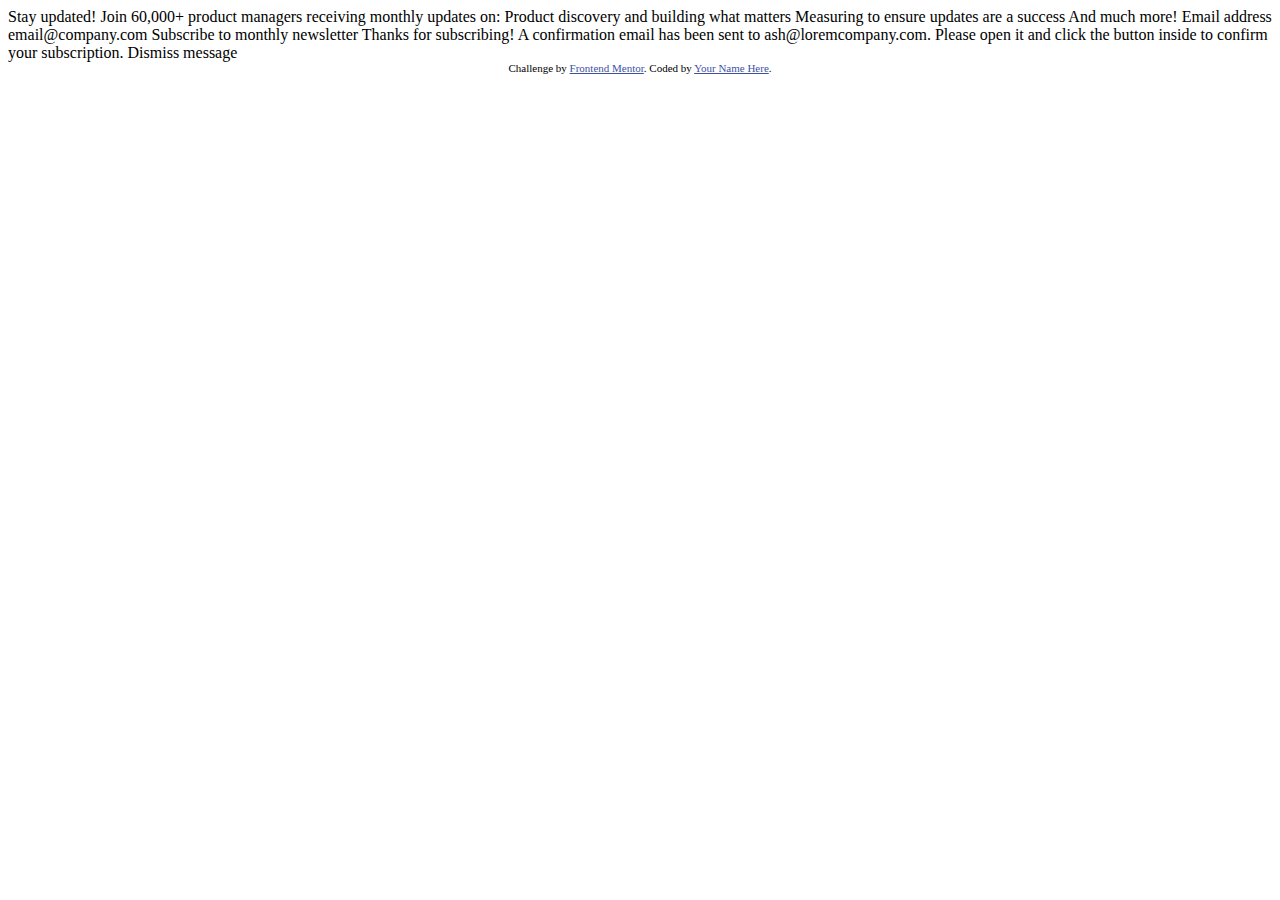
==== index.html @ 1c7e2a5b "Initial commit" ====
<!DOCTYPE html>
<html lang="en">
<head>
  <meta charset="UTF-8">
  <meta name="viewport" content="width=device-width, initial-scale=1.0"> <!-- displays site properly based on user's device -->

  <link rel="icon" type="image/png" sizes="32x32" href="./assets/images/favicon-32x32.png">
  
  <title>Frontend Mentor | Newsletter sign-up form with success message</title>

  <!-- Feel free to remove these styles or customise in your own stylesheet 👍 -->
  <style>
    .attribution { font-size: 11px; text-align: center; }
    .attribution a { color: hsl(228, 45%, 44%); }
  </style>
</head>
<body>

  <!-- Sign-up form start -->

  Stay updated!

  Join 60,000+ product managers receiving monthly updates on:

  Product discovery and building what matters
  Measuring to ensure updates are a success
  And much more!

  Email address
  email@company.com

  Subscribe to monthly newsletter

  <!-- Sign-up form end -->

  <!-- Success message start -->

  Thanks for subscribing!

  A confirmation email has been sent to ash@loremcompany.com. 
  Please open it and click the button inside to confirm your subscription.

  Dismiss message

  <!-- Success message end -->
  
  <div class="attribution">
    Challenge by <a href="https://www.frontendmentor.io?ref=challenge" target="_blank">Frontend Mentor</a>. 
    Coded by <a href="#">Your Name Here</a>.
  </div>
</body>
</html>
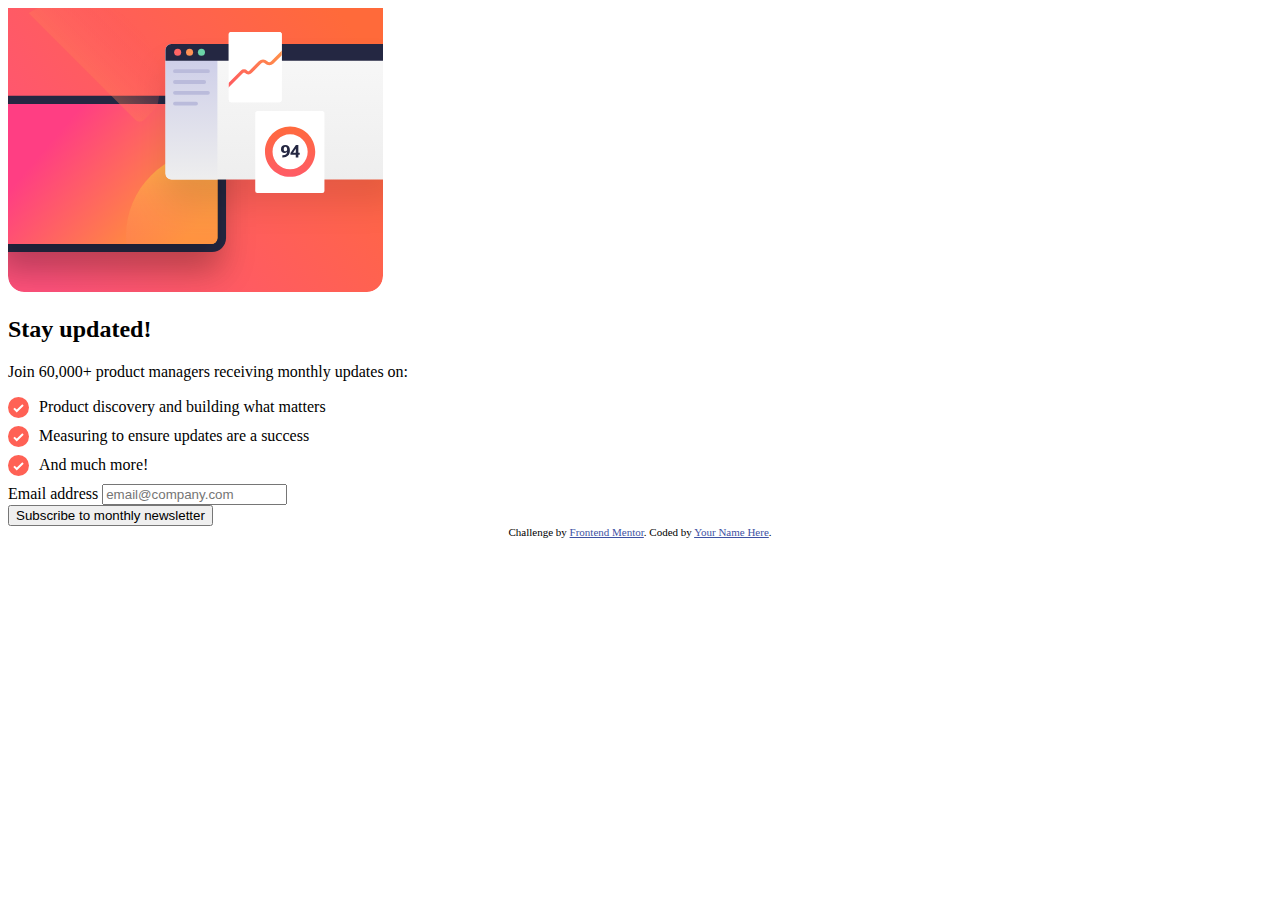
==== commit e7f3a9f1: "Adding script js, success js, success html and styling files" ====
--- a/index.html
+++ b/index.html
@@ -5,6 +5,7 @@
   <meta name="viewport" content="width=device-width, initial-scale=1.0"> <!-- displays site properly based on user's device -->
 
   <link rel="icon" type="image/png" sizes="32x32" href="./assets/images/favicon-32x32.png">
+  <link rel="stylesheet" href="./style.css">
   
   <title>Frontend Mentor | Newsletter sign-up form with success message</title>
 
@@ -18,35 +19,34 @@
 
   <!-- Sign-up form start -->
 
-  Stay updated!
-
-  Join 60,000+ product managers receiving monthly updates on:
-
-  Product discovery and building what matters
-  Measuring to ensure updates are a success
-  And much more!
-
-  Email address
-  email@company.com
-
-  Subscribe to monthly newsletter
-
-  <!-- Sign-up form end -->
-
-  <!-- Success message start -->
-
-  Thanks for subscribing!
-
-  A confirmation email has been sent to ash@loremcompany.com. 
-  Please open it and click the button inside to confirm your subscription.
-
-  Dismiss message
-
-  <!-- Success message end -->
+  <div class="container">
+    <div class="image-div">
+      <img src="./assets/images/illustration-sign-up-mobile.svg" alt="redish background with a tablet screen and desktop screen">
+    </div>
+    <div class="content">
+      <h2>Stay updated!</h2>
+      <p>Join 60,000+ product managers receiving monthly updates on:</p>
+      <div id="icon-list-container"></div>
+    </div>
+    <div class="form-container">
+      <form id="emailForm">
+        <div>
+          <label for="email">Email address</label>
+          <input id="email" name="email" type="email" placeholder="email@company.com"/>
+          <span aria-live="polite" id="email-error"></span>
+        </div>
+        <button >Subscribe to monthly newsletter</button>
+      </form>
+    </div>
+  
+    
+  </div>
   
   <div class="attribution">
     Challenge by <a href="https://www.frontendmentor.io?ref=challenge" target="_blank">Frontend Mentor</a>. 
     Coded by <a href="#">Your Name Here</a>.
   </div>
+
+  <script src="./script.js" defer></script>
 </body>
 </html>--- a/style.css
+++ b/style.css
@@ -0,0 +1,10 @@
+/* Mobile design */
+/* Flex box */
+
+/* Desktop design 
+flexbox for the body that will be part of the mobile side
+Then grid with two cols one for the picture the other for the copy and form
+flex box for the left grid.
+
+Success card will just use flexbox
+*/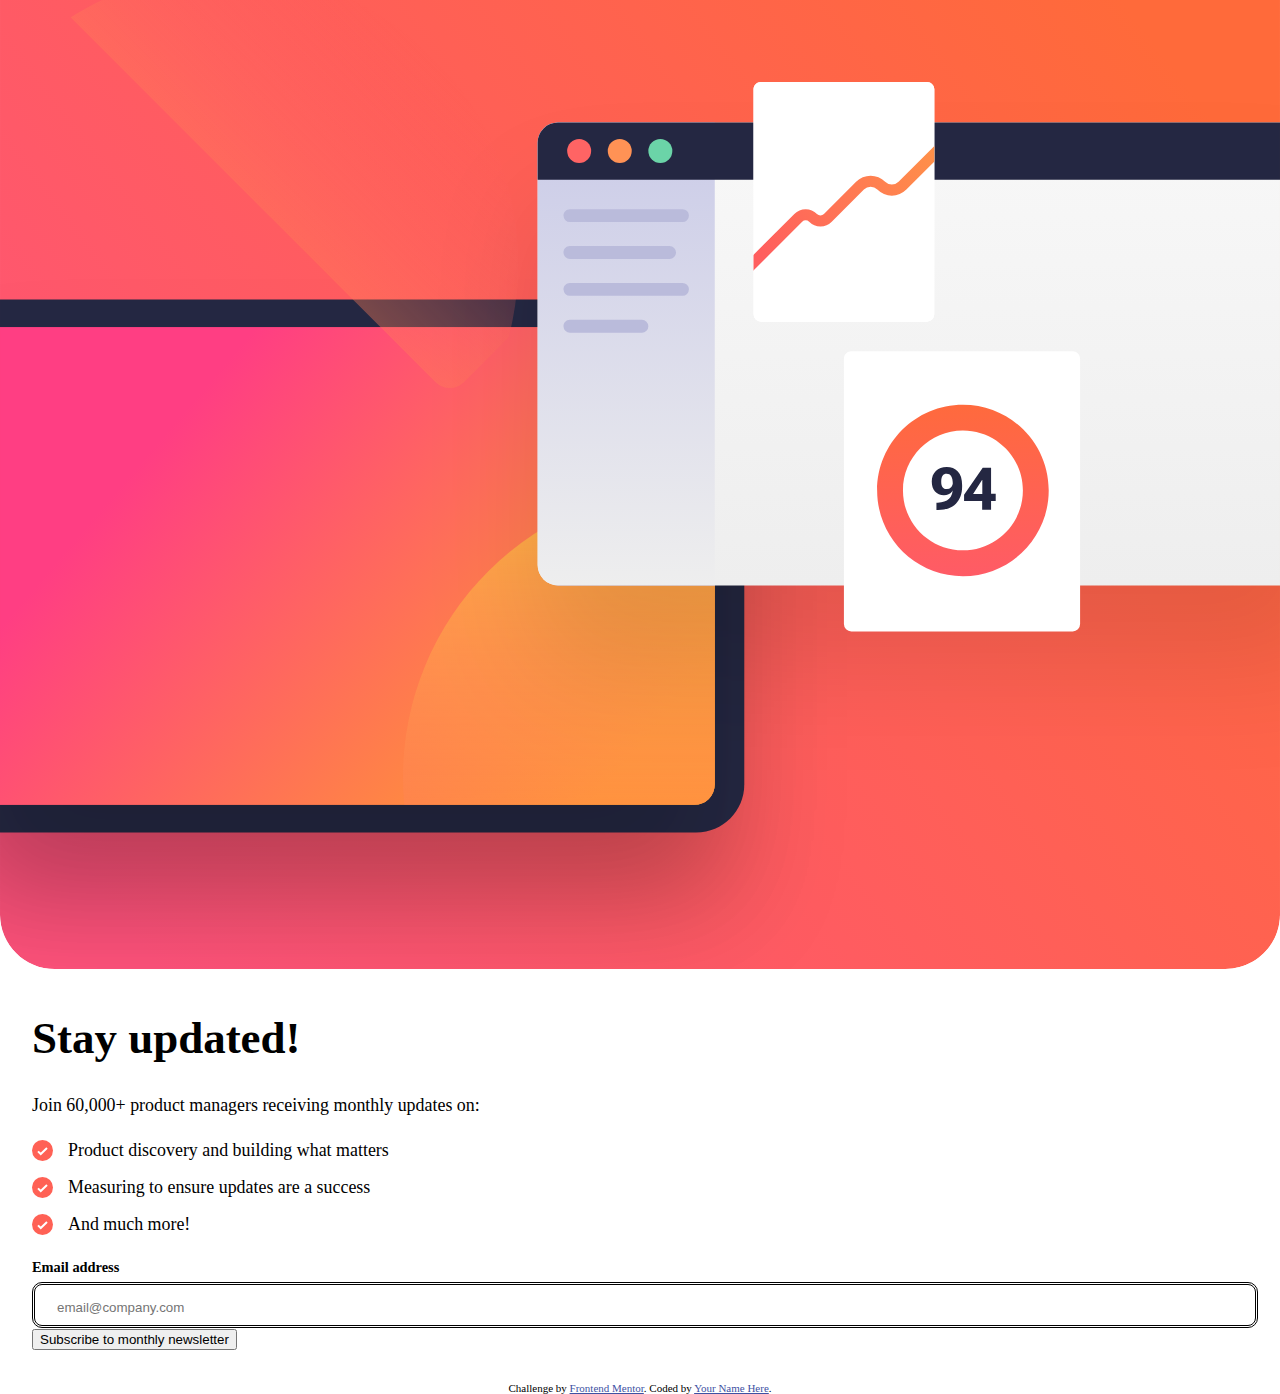
==== commit 3b4f27d8: "Adding styling to style css file and script js file. Updating the index.html" ====
--- a/index.html
+++ b/index.html
@@ -24,22 +24,20 @@
       <img src="./assets/images/illustration-sign-up-mobile.svg" alt="redish background with a tablet screen and desktop screen">
     </div>
     <div class="content">
-      <h2>Stay updated!</h2>
-      <p>Join 60,000+ product managers receiving monthly updates on:</p>
+      <h1>Stay updated!</h1>
+      <p class="copy">Join 60,000+ product managers receiving monthly updates on:</p>
       <div id="icon-list-container"></div>
     </div>
     <div class="form-container">
       <form id="emailForm">
         <div>
-          <label for="email">Email address</label>
-          <input id="email" name="email" type="email" placeholder="email@company.com"/>
+          <label class="form-label" for="email">Email address</label>
+          <input class="form-input" id="email" name="email" type="email" placeholder="email@company.com"/>
           <span aria-live="polite" id="email-error"></span>
         </div>
         <button >Subscribe to monthly newsletter</button>
       </form>
-    </div>
-  
-    
+    </div>  
   </div>
   
   <div class="attribution">
--- a/style.css
+++ b/style.css
@@ -7,4 +7,83 @@
 flex box for the left grid.
 
 Success card will just use flexbox
-*/+*/
+
+@import url('https://fonts.googleapis.com/css2?family=Roboto:ital,wght@0,100;0,300;0,400;0,500;0,700;0,900;1,100;1,300;1,400;1,500;1,700;1,900&display=swap');
+
+:root{
+    --tomato: hsl(4, 100%, 67%);
+    --darkSlateGrey: hsl(234, 29%, 20%);
+    --charcolaGrey: hsl(235, 18%, 26%);
+    --grey: hsl(231, 7%, 60%);
+    --white: hsl(0, 0%, 100%);
+}
+
+body {
+    font-size: 1.12rem;
+    min-height: 100vh;
+    margin: 0;
+    /* Font */
+    --roboto: "Roboto", sans-serif;
+}
+
+.container {
+    display: flex;
+    flex-direction: column;
+}
+
+.image-div{
+    width: 100%;
+    overflow: hidden;
+}
+
+img{
+    width: 100%;
+    height: 100%;
+    object-fit: cover;
+}
+
+.content {
+    padding: 0.5rem 2rem 0.5rem;
+}
+
+h1 {
+    font-weight: 700;
+    font-size: 2.81rem;
+}
+
+.copy {
+    font-weight: 400;
+    padding-bottom: 0.4rem;
+}
+
+.form-container {
+    padding: 0 2rem 2rem;
+    /* display: flex; */
+    margin: 0;
+}
+
+.form-label {
+    display: block;
+    font-size: 0.9rem;
+    font-weight: 700;
+    margin-bottom: 0.4rem;
+}
+
+.form-input {
+    width: 100%;
+    padding-block: 15px;
+    border-radius: 10px;
+    border: double;
+    padding-bottom: 0.6rem;
+}
+
+input::placeholder {
+    padding: 20px;
+}
+
+@media screen and (min-width: 1440px) {
+    body {
+        background-color: var(--darkSlateGrey);
+    }
+}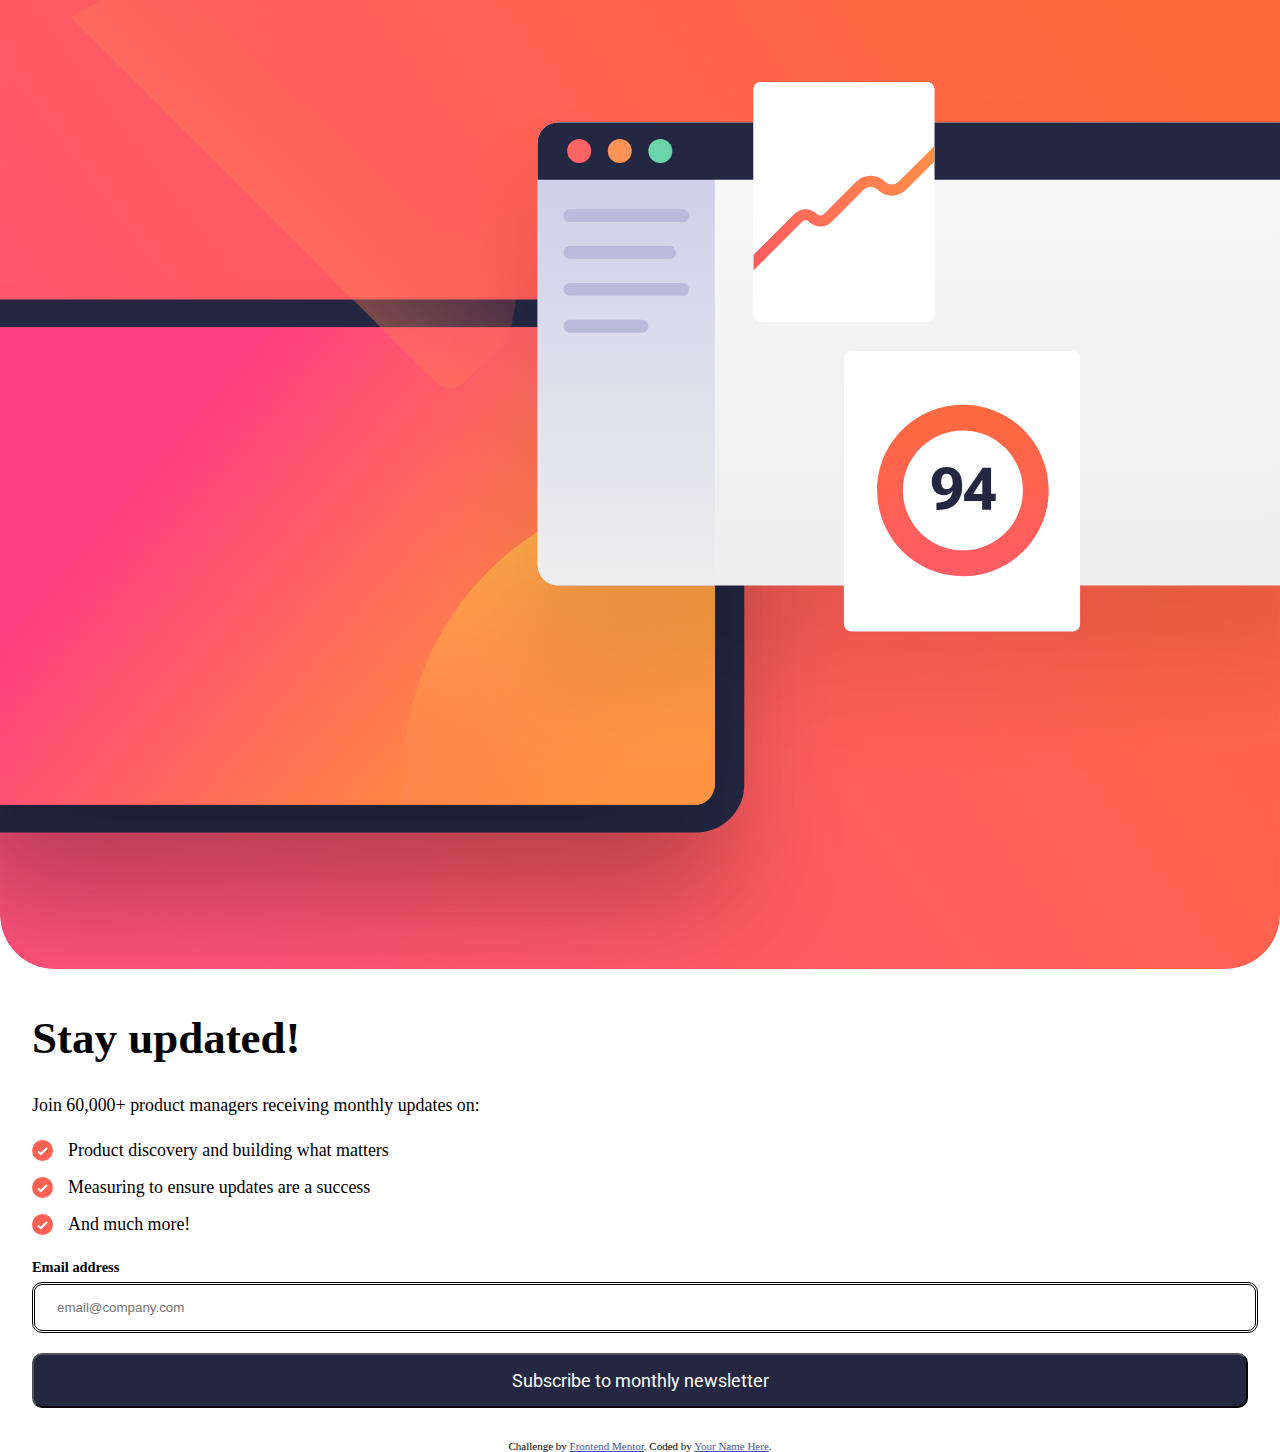
==== commit 91c8d603: "Updating success files to match styling and functionality" ====
--- a/index.html
+++ b/index.html
@@ -35,7 +35,7 @@
           <input class="form-input" id="email" name="email" type="email" placeholder="email@company.com"/>
           <span aria-live="polite" id="email-error"></span>
         </div>
-        <button >Subscribe to monthly newsletter</button>
+        <button class="subscribe-btn">Subscribe to monthly newsletter</button>
       </form>
     </div>  
   </div>
--- a/style.css
+++ b/style.css
@@ -61,6 +61,7 @@
     padding: 0 2rem 2rem;
     /* display: flex; */
     margin: 0;
+    position: relative;
 }
 
 .form-label {
@@ -75,11 +76,22 @@
     padding-block: 15px;
     border-radius: 10px;
     border: double;
-    padding-bottom: 0.6rem;
 }
 
 input::placeholder {
     padding: 20px;
+}
+
+
+.subscribe-btn {
+    background-color: var(--darkSlateGrey);
+    width: 100%;
+    margin-top: 20px;
+    border-radius: 10px;
+    color: var(--white);
+    font-family: var(--roboto);
+    font-size: 1.12rem;
+    padding-block: 15px;
 }
 
 @media screen and (min-width: 1440px) {
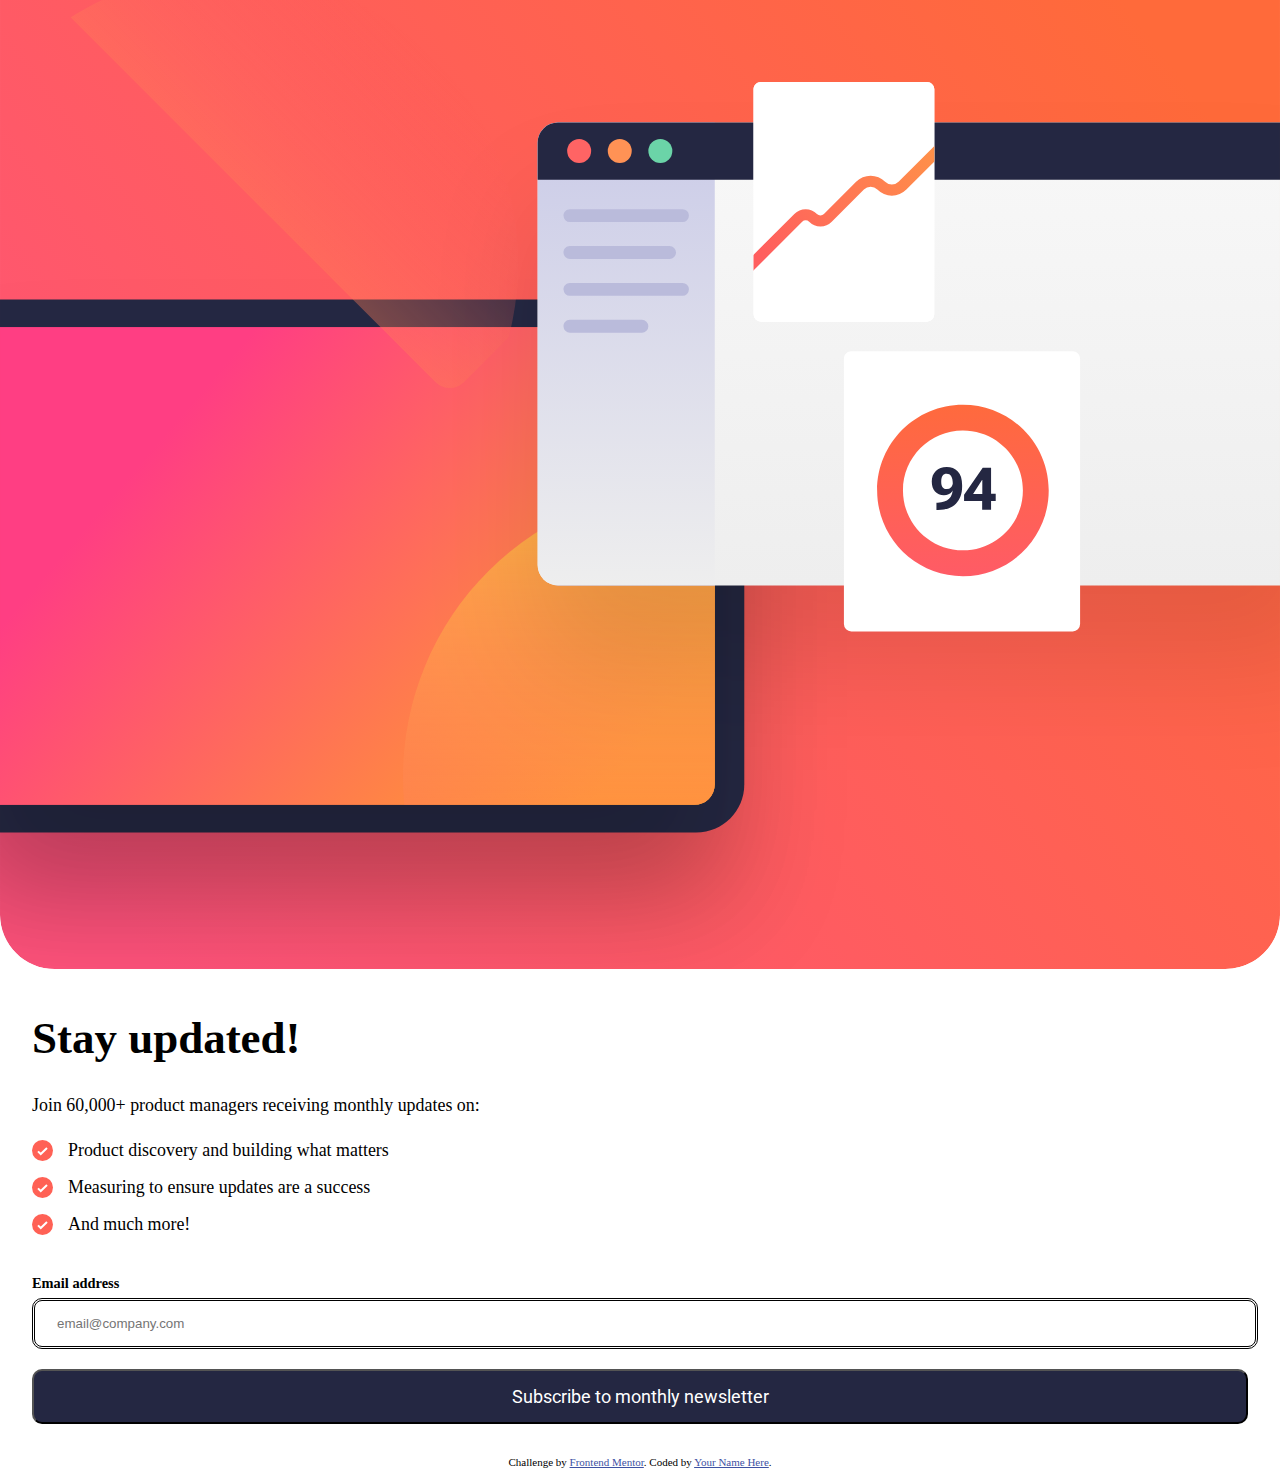
==== commit 85061cf1: "Refactoring index and adding more styling to styles css for the desktop" ====
--- a/index.html
+++ b/index.html
@@ -28,16 +28,16 @@
       <p class="copy">Join 60,000+ product managers receiving monthly updates on:</p>
       <div id="icon-list-container"></div>
     </div>
-    <div class="form-container">
-      <form id="emailForm">
-        <div>
-          <label class="form-label" for="email">Email address</label>
-          <input class="form-input" id="email" name="email" type="email" placeholder="email@company.com"/>
-          <span aria-live="polite" id="email-error"></span>
-        </div>
-        <button class="subscribe-btn">Subscribe to monthly newsletter</button>
-      </form>
-    </div>  
+     <div class="form-container">
+        <form id="emailForm">
+          <div>
+            <label class="form-label" for="email">Email address</label>
+            <input class="form-input" id="email" name="email" type="email" placeholder="email@company.com"/>
+            <span aria-live="polite" id="email-error"></span>
+          </div>
+          <button class="subscribe-btn">Subscribe to monthly newsletter</button>
+        </form>
+      </div> 
   </div>
   
   <div class="attribution">
--- a/style.css
+++ b/style.css
@@ -58,8 +58,7 @@
 }
 
 .form-container {
-    padding: 0 2rem 2rem;
-    /* display: flex; */
+    padding: 1rem 2rem 2rem;
     margin: 0;
     position: relative;
 }
@@ -97,5 +96,57 @@
 @media screen and (min-width: 1440px) {
     body {
         background-color: var(--darkSlateGrey);
+        display: flex;
+        align-items: center;
+        flex-direction: column;
+    }
+
+    .container{
+        display: grid;
+        grid-template-columns: 1fr 1fr;
+        gap: 20px;
+        row-gap: 0;
+        max-width: 1000px;
+        margin: auto;
+        padding: 20px;
+        border-radius: 10px;
+        background-color: var(--white);
+
+        /* Reversing the order of the cols */
+        grid-template-areas: 
+        "content image-div";
+    }
+
+    .image-div {
+        grid-area: image-div;
+        display: flex;
+        justify-content: center;
+        align-items: center;
+        height: 150%;
+    }
+    
+    .image-div img {
+        max-width: 100%;
+        border-radius: 10px;
+    }
+
+    .content {
+        grid-area: content;
+        background-color: var(--white);
+        display: flex;
+        flex-direction: column;
+        padding-top: 2rem;
+        /* justify-content: flex-start; */
+        /* height: 75%; */
+    }
+
+    h1 {
+        padding: 10px 0 0 0;
+        margin-bottom: 0;
+    }
+
+    .form-container {
+        background-color: var(--white);
+        padding: 0 2rem 3rem;
     }
 }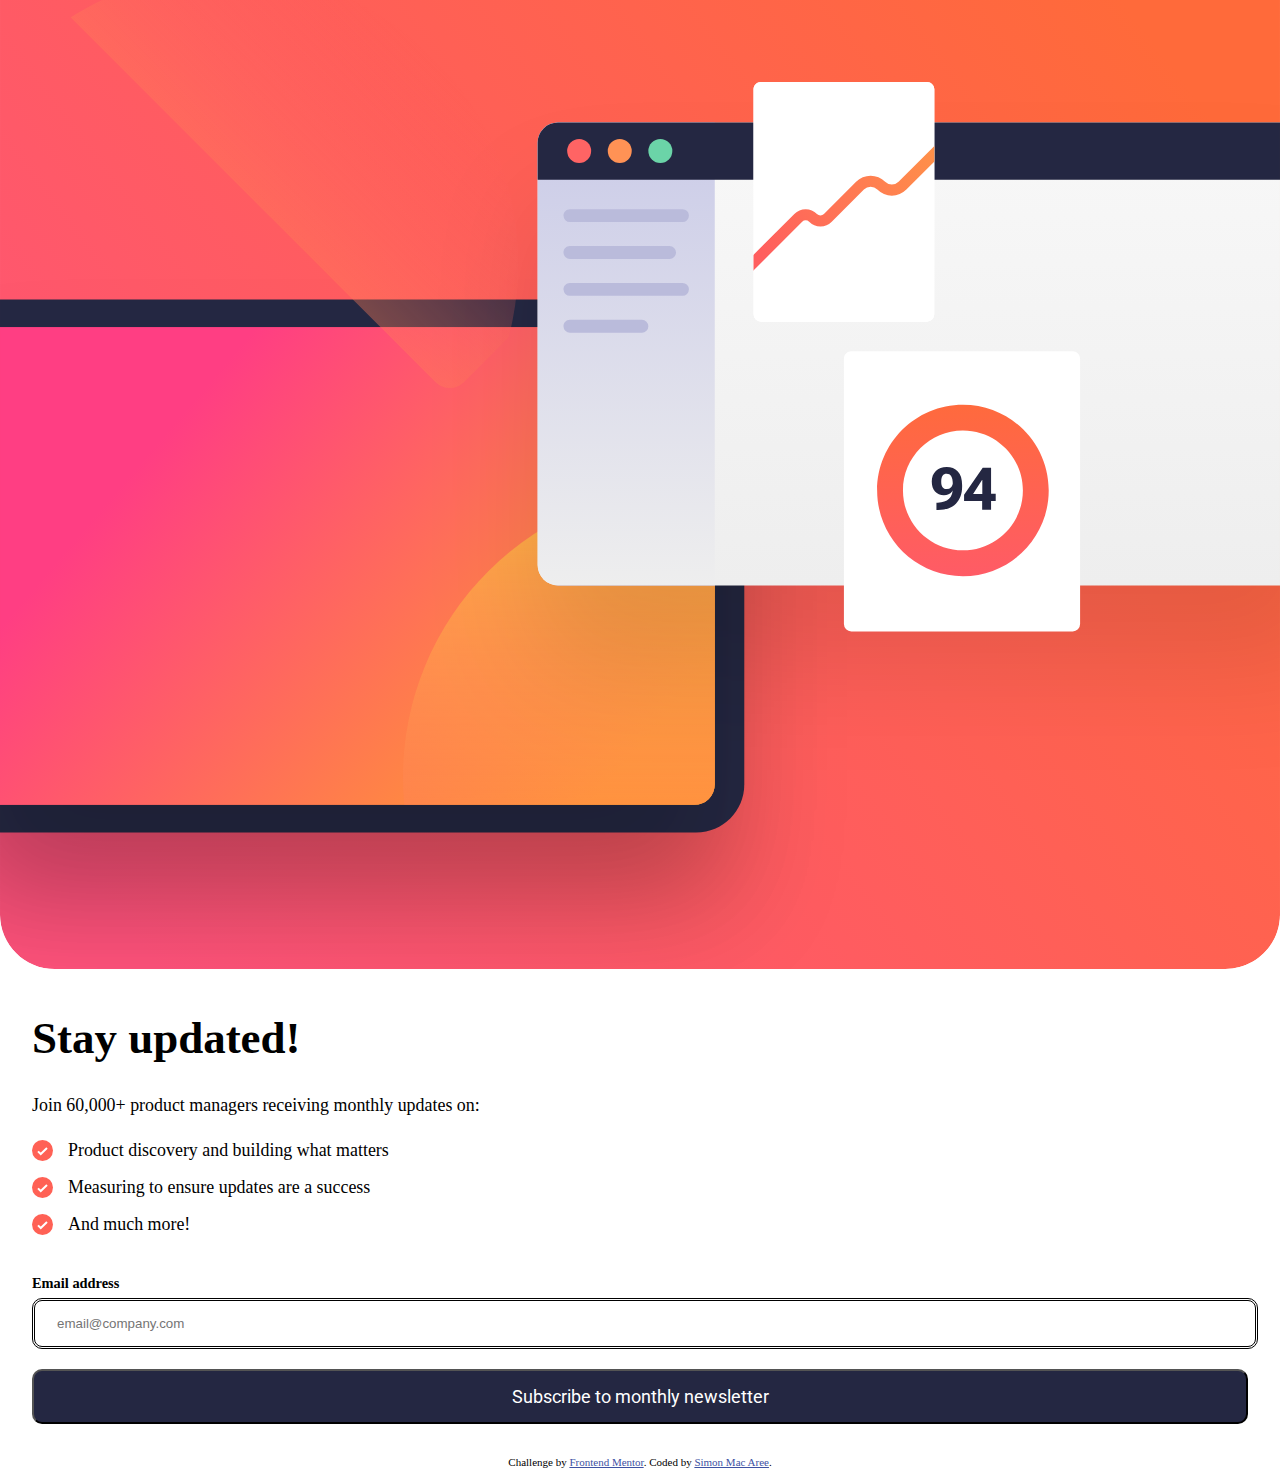
==== commit c01cbca7: "Updating read me and adding name to index file" ====
--- a/index.html
+++ b/index.html
@@ -42,7 +42,7 @@
   
   <div class="attribution">
     Challenge by <a href="https://www.frontendmentor.io?ref=challenge" target="_blank">Frontend Mentor</a>. 
-    Coded by <a href="#">Your Name Here</a>.
+    Coded by <a href="#">Simon Mac Aree</a>.
   </div>
 
   <script src="./script.js" defer></script>
--- a/style.css
+++ b/style.css
@@ -149,4 +149,14 @@
         background-color: var(--white);
         padding: 0 2rem 3rem;
     }
+
+    .subscribe-btn {
+        cursor: pointer;
+        transition: background-color 0.3s ease, transform 0.2s ease;
+    }
+
+    .subscribe-btn:hover {
+        background-color: var(--charcolaGrey);
+        transform: scale(1.05);
+    }
 }